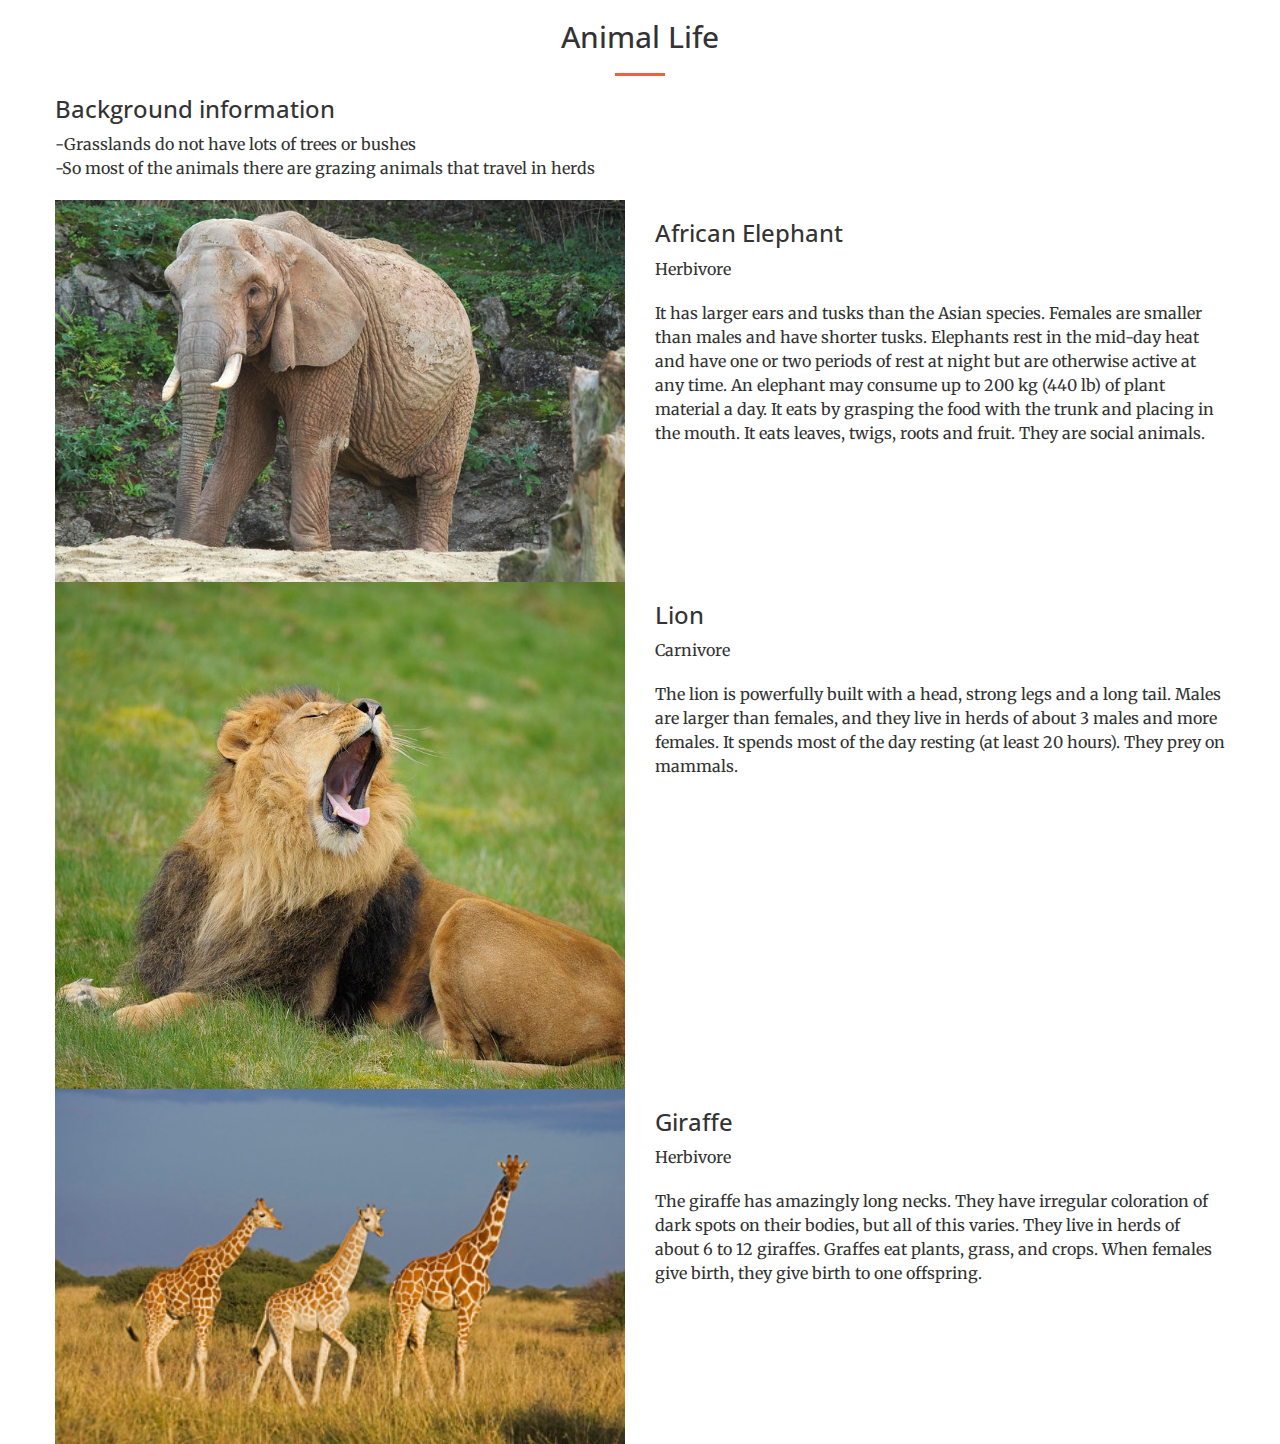
==== animal.html @ b956b688 "intro, animal, index" ====
<!DOCTYPE html>
<html lang="en">

<head>

    <meta charset="utf-8">

    <title>Grasslands</title>

    <link rel="stylesheet" href="css/bootstrap.min.css" type="text/css">

    <!-- Custom Fonts -->
    <link href='http://fonts.googleapis.com/css?family=Open+Sans:300italic,400italic,600italic,700italic,800italic,400,300,600,700,800' rel='stylesheet' type='text/css'>
    <link href='http://fonts.googleapis.com/css?family=Merriweather:400,300,300italic,400italic,700,700italic,900,900italic' rel='stylesheet' type='text/css'>
    <link rel="stylesheet" href="font-awesome/css/font-awesome.min.css" type="text/css">

    <!-- Plugin CSS -->
    <link rel="stylesheet" href="css/animate.min.css" type="text/css">

    <!-- Custom CSS -->
    <link rel="stylesheet" href="css/styles.css" type="text/css">
</head>
<body>
    <div class="container">
        <div class="row">
            <div class="col-lg-12 text-center">
                <h2 class="section-heading" style="margin-top:20px">Animal Life</h2>
                <hr class="primary">
            </div>
            <h3>Background information</h3>
            <p>-Grasslands do not have lots of trees or bushes
<br>-So most of the animals there are grazing animals that travel in herds
</p>
            <div class="row">
                <div class="col-md-6"><img class="animal-pic" src="img/animals/1.jpeg"></div>
                <div class="col-md-6">
                    <h3>African Elephant</h3>
                    <p>Herbivore</p>
                    <p>It has larger ears and tusks than the Asian species. Females are smaller than males and have shorter tusks. Elephants rest in the mid-day heat and have one or two periods of rest at night but are otherwise active at any time. An elephant may consume up to 200 kg (440 lb) of plant material a day. It eats by grasping the food with the trunk and placing in the mouth. It eats leaves, twigs, roots and fruit. They are social animals.</p>
                </div>
            </div>
            <div class="row">
                <div class="col-md-6"><img class="animal-pic" src="img/animals/2.jpg"></div>
                <div class="col-md-6">
                    <h3>Lion</h3>
                    <p>Carnivore</p>
                    <p>The lion is powerfully built with a head, strong legs and a long tail. Males are larger than females, and they live in herds of about 3 males and more females. It spends most of the day resting (at least 20 hours). They prey on mammals.</p>
                </div>
            </div>
            <div class="row">
                <div class="col-md-6"><img class="animal-pic" src="img/animals/3.jpg"></div>
                <div class="col-md-6">
                    <h3>Giraffe</h3>
                    <p>Herbivore</p>
                    <p>The giraffe has amazingly long necks. They have irregular coloration of dark spots on their bodies, but all of this varies. They live in herds of about 6 to 12 giraffes. Graffes eat plants, grass, and crops. When females give birth, they give birth to one offspring. </p>
                </div>
            </div>
        </div>
    </div>
</body>
</html>
---- css/styles.css ----
html,
body {
    width: 100%;
    height: 100%;
}

body {
    font-family: Merriweather,'Helvetica Neue',Arial,sans-serif;
}

hr {
    max-width: 50px;
    border-color: #f05f40;
    border-width: 3px;
}

hr.light {
    border-color: #fff;
}

a {
    color: #f05f40;
    -webkit-transition: all .35s;
    -moz-transition: all .35s;
    transition: all .35s;
}

a:hover,
a:focus {
    color: #eb3812;
}

h1,
h2,
h3,
h4,
h5,
h6 {
    font-family: 'Open Sans','Helvetica Neue',Arial,sans-serif;
}

p {
    margin-bottom: 20px;
    font-size: 16px;
    line-height: 1.5;
}

.bg-primary {
    background-color: #f05f40;
}

.bg-dark {
    color: #fff;
    background-color: #222;
}

.text-faded {
    color: rgba(255,255,255,.7);
}

section {
    padding: 100px 0;
}

aside {
    padding: 50px 0;
}

.no-padding {
    padding: 0;
}

.navbar-default {
    border-color: rgba(34,34,34,.05);
    font-family: 'Open Sans','Helvetica Neue',Arial,sans-serif;
    background-color: #fff;
    -webkit-transition: all .35s;
    -moz-transition: all .35s;
    transition: all .35s;
}

.navbar-default .navbar-header .navbar-brand {
    text-transform: uppercase;
    font-family: 'Open Sans','Helvetica Neue',Arial,sans-serif;
    font-weight: 700;
    color: #f05f40;
}

.navbar-default .navbar-header .navbar-brand:hover,
.navbar-default .navbar-header .navbar-brand:focus {
    color: #eb3812;
}

.navbar-default .nav > li>a,
.navbar-default .nav>li>a:focus {
    text-transform: uppercase;
    font-size: 13px;
    font-weight: 700;
    color: #222;
}

.navbar-default .nav > li>a:hover,
.navbar-default .nav>li>a:focus:hover {
    color: #f05f40;
}

.navbar-default .nav > li.active>a,
.navbar-default .nav>li.active>a:focus {
    color: #f05f40!important;
    background-color: transparent;
}

.navbar-default .nav > li.active>a:hover,
.navbar-default .nav>li.active>a:focus:hover {
    background-color: transparent;
}

@media(min-width:768px) {
    .navbar-default {
        border-color: rgba(255,255,255,.3);
        background-color: transparent;
    }

    .navbar-default .navbar-header .navbar-brand {
        color: rgba(255,255,255,.7);
    }

    .navbar-default .navbar-header .navbar-brand:hover,
    .navbar-default .navbar-header .navbar-brand:focus {
        color: #fff;
    }

    .navbar-default .nav > li>a,
    .navbar-default .nav>li>a:focus {
        color: rgba(255,255,255,.7);
    }

    .navbar-default .nav > li>a:hover,
    .navbar-default .nav>li>a:focus:hover {
        color: #fff;
    }

    .navbar-default.affix {
        border-color: rgba(34,34,34,.05);
        background-color: #fff;
    }

    .navbar-default.affix .navbar-header .navbar-brand {
        font-size: 14px;
        color: #f05f40;
    }

    .navbar-default.affix .navbar-header .navbar-brand:hover,
    .navbar-default.affix .navbar-header .navbar-brand:focus {
        color: #eb3812;
    }

    .navbar-default.affix .nav > li>a,
    .navbar-default.affix .nav>li>a:focus {
        color: #222;
    }

    .navbar-default.affix .nav > li>a:hover,
    .navbar-default.affix .nav>li>a:focus:hover {
        color: #f05f40;
    }
}

header {
    position: relative;
    width: 100%;
    min-height: auto;
    text-align: center;
    color: #fff;
    background-image: url(../img/header.jpg);
    background-position: center;
    -webkit-background-size: cover;
    -moz-background-size: cover;
    background-size: cover;
    -o-background-size: cover;
}

header .header-content {
    position: relative;
    width: 100%;
    padding: 100px 15px;
    text-align: center;
}

header .header-content .header-content-inner h1 {
    margin-top: 0;
    margin-bottom: 0;
    text-transform: uppercase;
    font-weight: 700;
}

header .header-content .header-content-inner hr {
    margin: 30px auto;
}

header .header-content .header-content-inner p {
    margin-bottom: 50px;
    font-size: 16px;
    font-weight: 300;
    color: rgba(255,255,255,.7);
}

@media(min-width:768px) {
    header {
        min-height: 100%;
    }

    header .header-content {
        position: absolute;
        top: 50%;
        padding: 0 50px;
        -webkit-transform: translateY(-50%);
        -ms-transform: translateY(-50%);
        transform: translateY(-50%);
    }

    header .header-content .header-content-inner {
        margin-right: auto;
        margin-left: auto;
        max-width: 1000px;
    }

    header .header-content .header-content-inner p {
        margin-right: auto;
        margin-left: auto;
        max-width: 80%;
        font-size: 18px;
    }
}

.section-heading {
    margin-top: 0;
}

.service-box {
    margin: 50px auto 0;
    max-width: 400px;
}

@media(min-width:992px) {
    .service-box {
        margin: 20px auto 0;
    }
}

.service-box p {
    margin-bottom: 0;
}

.portfolio-box {
    display: block;
    position: relative;
    margin: 0 auto;
    max-width: 650px;
}

.portfolio-box .portfolio-box-caption {
    display: block;
    position: absolute;
    bottom: 0;
    width: 100%;
    height: 100%;
    text-align: center;
    color: #fff;
    opacity: 0;
    background: rgba(240,95,64,.9);
    -webkit-transition: all .35s;
    -moz-transition: all .35s;
    transition: all .35s;
}

.portfolio-box .portfolio-box-caption .portfolio-box-caption-content {
    position: absolute;
    top: 50%;
    width: 100%;
    text-align: center;
    transform: translateY(-50%);
}

.portfolio-box .portfolio-box-caption .portfolio-box-caption-content .project-category,
.portfolio-box .portfolio-box-caption .portfolio-box-caption-content .project-name {
    padding: 0 15px;
    font-family: 'Open Sans','Helvetica Neue',Arial,sans-serif;
}

.portfolio-box .portfolio-box-caption .portfolio-box-caption-content .project-category {
    text-transform: uppercase;
    font-size: 14px;
    font-weight: 600;
}

.portfolio-box .portfolio-box-caption .portfolio-box-caption-content .project-name {
    font-size: 18px;
}

.portfolio-box:hover .portfolio-box-caption {
    opacity: 1;
}

@media(min-width:768px) {
    .portfolio-box .portfolio-box-caption .portfolio-box-caption-content .project-category {
        font-size: 16px;
    }

    .portfolio-box .portfolio-box-caption .portfolio-box-caption-content .project-name {
        font-size: 22px;
    }
}

.call-to-action h2 {
    margin: 0 auto 20px;
}

.text-primary {
    color: #f05f40;
}

.no-gutter > [class*=col-] {
    padding-right: 0;
    padding-left: 0;
}

.btn-default {
    border-color: #fff;
    color: #222;
    background-color: #fff;
    -webkit-transition: all .35s;
    -moz-transition: all .35s;
    transition: all .35s;
}

.btn-default:hover,
.btn-default:focus,
.btn-default.focus,
.btn-default:active,
.btn-default.active,
.open > .dropdown-toggle.btn-default {
    border-color: #ededed;
    color: #222;
    background-color: #f2f2f2;
}

.btn-default:active,
.btn-default.active,
.open > .dropdown-toggle.btn-default {
    background-image: none;
}

.btn-default.disabled,
.btn-default[disabled],
fieldset[disabled] .btn-default,
.btn-default.disabled:hover,
.btn-default[disabled]:hover,
fieldset[disabled] .btn-default:hover,
.btn-default.disabled:focus,
.btn-default[disabled]:focus,
fieldset[disabled] .btn-default:focus,
.btn-default.disabled.focus,
.btn-default[disabled].focus,
fieldset[disabled] .btn-default.focus,
.btn-default.disabled:active,
.btn-default[disabled]:active,
fieldset[disabled] .btn-default:active,
.btn-default.disabled.active,
.btn-default[disabled].active,
fieldset[disabled] .btn-default.active {
    border-color: #fff;
    background-color: #fff;
}

.btn-default .badge {
    color: #fff;
    background-color: #222;
}

.btn-primary {
    border-color: #f05f40;
    color: #fff;
    background-color: #f05f40;
    -webkit-transition: all .35s;
    -moz-transition: all .35s;
    transition: all .35s;
}

.btn-primary:hover,
.btn-primary:focus,
.btn-primary.focus,
.btn-primary:active,
.btn-primary.active,
.open > .dropdown-toggle.btn-primary {
    border-color: #ed431f;
    color: #fff;
    background-color: #ee4b28;
}

.btn-primary:active,
.btn-primary.active,
.open > .dropdown-toggle.btn-primary {
    background-image: none;
}

.btn-primary.disabled,
.btn-primary[disabled],
fieldset[disabled] .btn-primary,
.btn-primary.disabled:hover,
.btn-primary[disabled]:hover,
fieldset[disabled] .btn-primary:hover,
.btn-primary.disabled:focus,
.btn-primary[disabled]:focus,
fieldset[disabled] .btn-primary:focus,
.btn-primary.disabled.focus,
.btn-primary[disabled].focus,
fieldset[disabled] .btn-primary.focus,
.btn-primary.disabled:active,
.btn-primary[disabled]:active,
fieldset[disabled] .btn-primary:active,
.btn-primary.disabled.active,
.btn-primary[disabled].active,
fieldset[disabled] .btn-primary.active {
    border-color: #f05f40;
    background-color: #f05f40;
}

.btn-primary .badge {
    color: #f05f40;
    background-color: #fff;
}

.btn {
    border: 0;
    border-radius: 300px;
    text-transform: uppercase;
    font-family: 'Open Sans','Helvetica Neue',Arial,sans-serif;
    font-weight: 700;
}

.btn-xl {
    padding: 15px 30px;
}

::-moz-selection {
    text-shadow: none;
    color: #fff;
    background: #222;
}

::selection {
    text-shadow: none;
    color: #fff;
    background: #222;
}

img::selection {
    color: #fff;
    background: 0 0;
}

img::-moz-selection {
    color: #fff;
    background: 0 0;
}

body {
    webkit-tap-highlight-color: #222;
}

/* ANIMAL.HTML */
.animal-pic {
    width: 100%;
    height: 100%;
}

.credit {
    width: 100%;
    height: 100%;
}
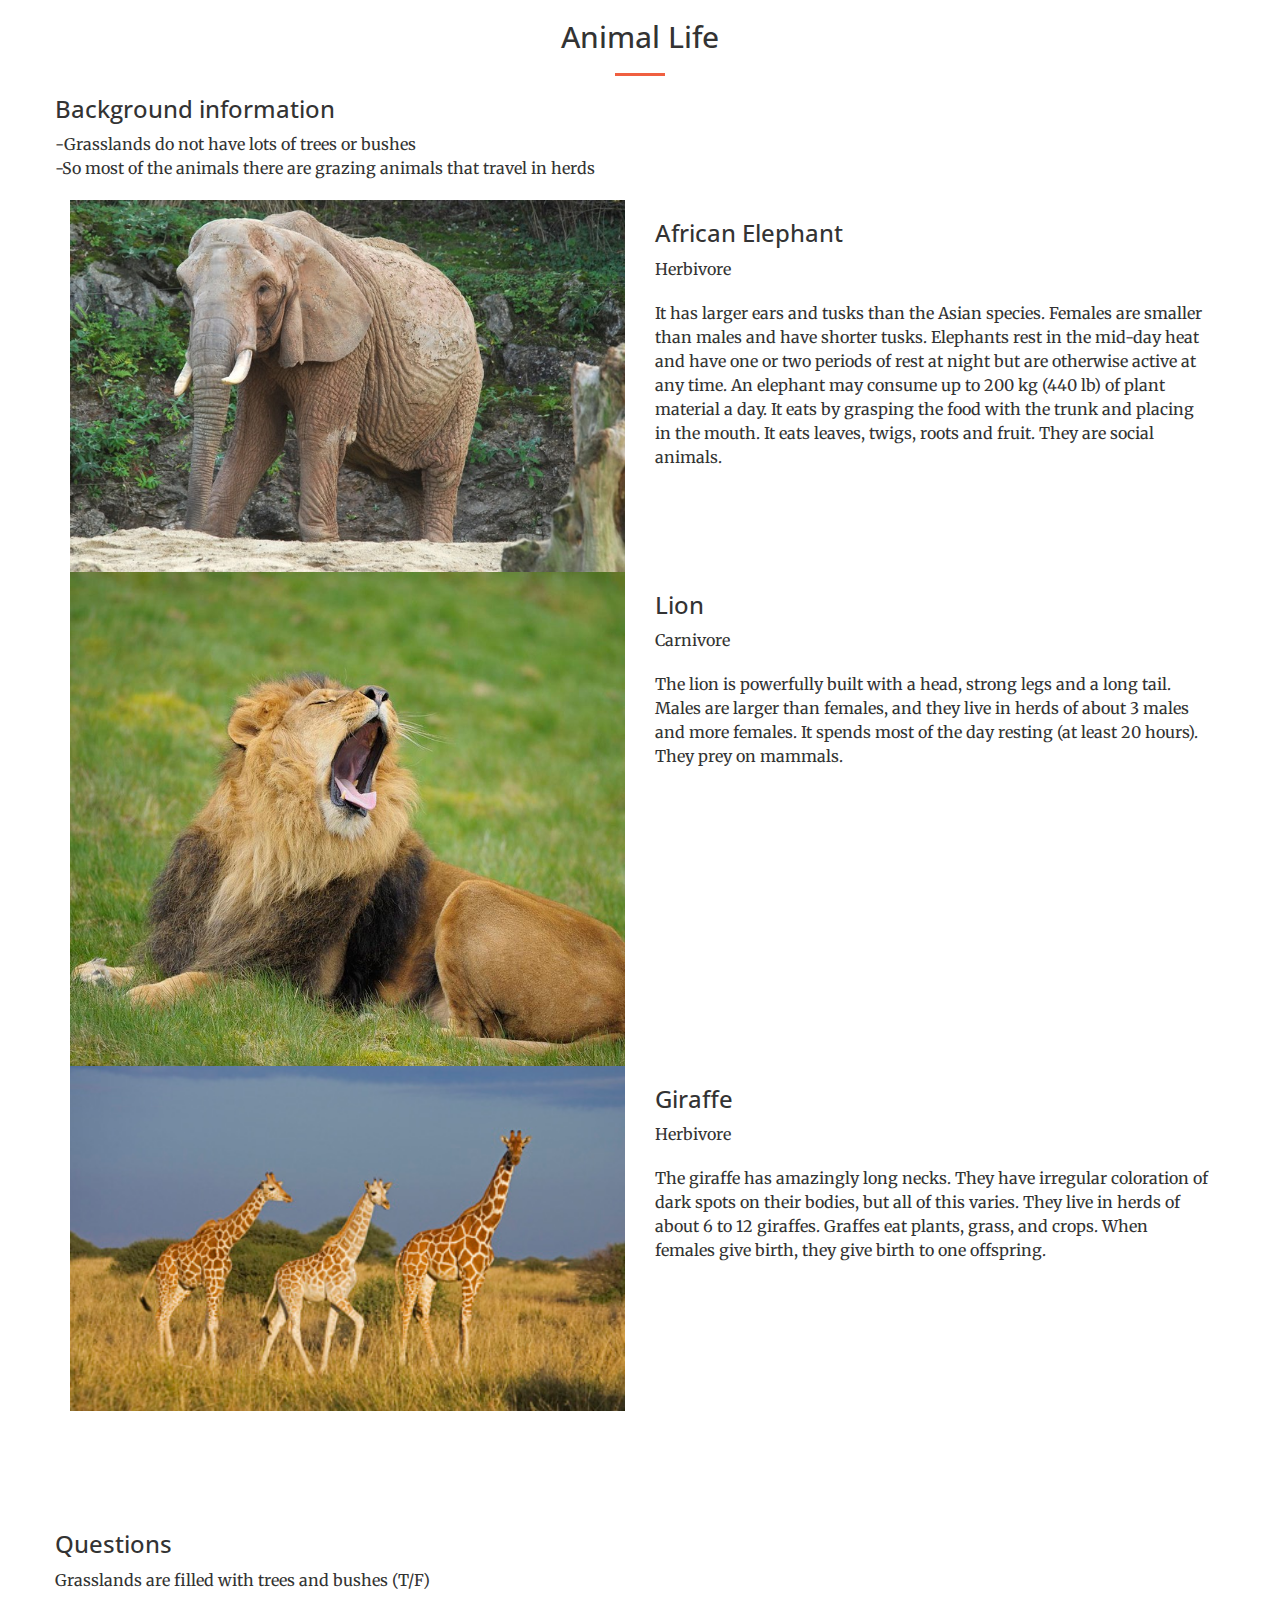
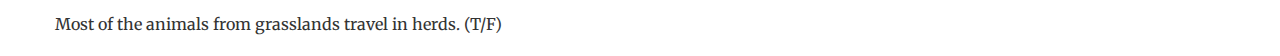
==== commit 560ffd42: "more animal, finished plant" ====
--- a/animal.html
+++ b/animal.html
@@ -31,6 +31,7 @@
             <p>-Grasslands do not have lots of trees or bushes
 <br>-So most of the animals there are grazing animals that travel in herds
 </p>
+        </div>
             <div class="row">
                 <div class="col-md-6"><img class="animal-pic" src="img/animals/1.jpeg"></div>
                 <div class="col-md-6">
@@ -55,7 +56,11 @@
                     <p>The giraffe has amazingly long necks. They have irregular coloration of dark spots on their bodies, but all of this varies. They live in herds of about 6 to 12 giraffes. Graffes eat plants, grass, and crops. When females give birth, they give birth to one offspring. </p>
                 </div>
             </div>
+            <div class="row" style="margin-top:100px">
+                <h3>Questions</h3>
+                <p>Grasslands are filled with trees and bushes (T/F)</p>
+                <p>Most of the animals from grasslands travel in herds. (T/F)</p>
+            </div>
         </div>
-    </div>
 </body>
 </html>